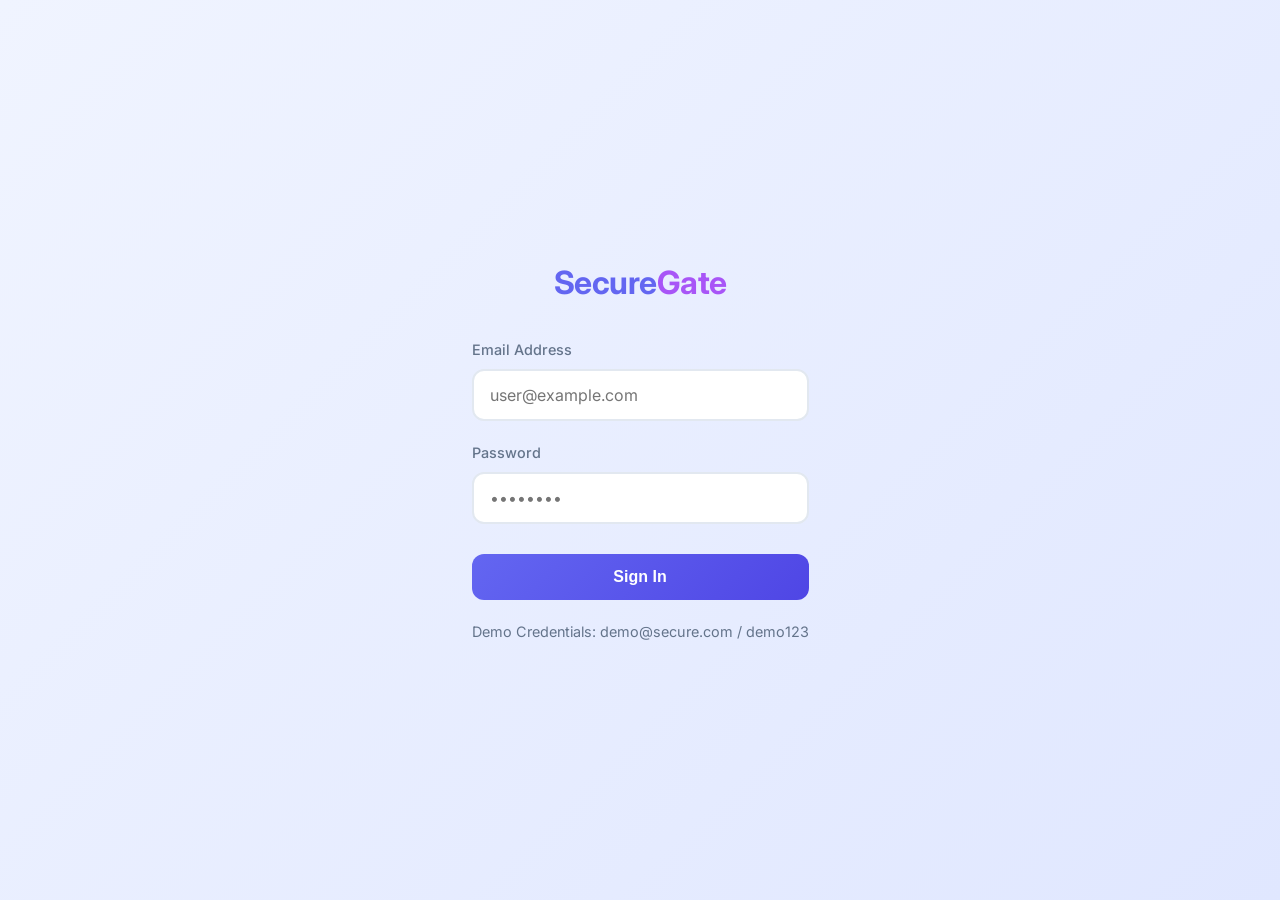
==== index.html @ c5c8c522 "Update via WebForge AI" ====
<!DOCTYPE html>
<html lang="en">
<head>
    <meta charset="UTF-8">
    <meta name="viewport" content="width=device-width, initial-scale=1.0">
    <title>Login - Secure App</title>
    <link rel="stylesheet" href="style.css">
    <link rel="preconnect" href="https://fonts.googleapis.com">
    <link rel="preconnect" href="https://fonts.gstatic.com" crossorigin>
    <link href="https://fonts.googleapis.com/css2?family=Inter:wght@300;400;500;600;700&display=swap" rel="stylesheet">
</head>
<body>
    <div class="container">
        <div class="auth-card">
            <div class="logo">
                <h1>Secure<span>Gate</span></h1>
            </div>
            <form id="loginForm">
                <div class="form-group">
                    <label for="email">Email Address</label>
                    <input type="email" id="email" name="email" required placeholder="user@example.com">
                </div>
                <div class="form-group">
                    <label for="password">Password</label>
                    <input type="password" id="password" name="password" required placeholder="••••••••">
                </div>
                <button type="submit" class="btn-primary">Sign In</button>
            </form>
            <div class="auth-footer">
                <p>Demo Credentials: <span class="demo-text">demo@secure.com / demo123</span></p>
            </div>
        </div>
    </div>
    
    <script src="script.js"></script>
</body>
</html>
---- style.css ----
/* CSS Reset & Variables */
:root {
    --primary: #6366f1;
    --primary-dark: #4f46e5;
    --secondary: #a855f7;
    --accent: #ec4899;
    --dark: #0f172a;
    --light: #f8fafc;
    --gray: #64748b;
    --success: #10b981;
    --danger: #ef4444;
    --shadow: 0 4px 6px -1px rgb(0 0 0 / 0.1), 0 2px 4px -1px rgb(0 0 0 / 0.06);
    --shadow-lg: 0 10px 15px -3px rgb(0 0 0 / 0.1), 0 4px 6px -2px rgb(0 0 0 / 0.05);
    
    --font-main: 'Inter', sans-serif;
    --radius-sm: 8px;
    --radius-md: 12px;
    --radius-lg: 16px;
    
    --transition: all 0.3s ease;
}

* {
    margin: 0;
    padding: 0;
    box-sizing: border-box;
}

body {
    font-family: var(--font-main);
    background: linear-gradient(135deg, #f0f4ff 0%, #e0e7ff 100%);
    color: var(--dark);
    min-height: 100vh;
    line-height: 1.6;
}

/* Container */
.container {
    min-height: 100vh;
    display: flex;
    align-items: center;
    justify-content: center;
    padding: 20px;
}

/* Auth Card */
auth-card {
    width: 100%;
    max-width: 400px;
    background: white;
    border-radius: var(--radius-lg);
    box-shadow: var(--shadow-lg);
    padding: 40px;
    position: relative;
    overflow: hidden;
}

.logo {
    text-align: center;
    margin-bottom: 30px;
}

.logo h1 {
    font-size: 2rem;
    font-weight: 700;
    color: var(--primary);
    letter-spacing: -0.5px;
}

.logo h1 span {
    color: var(--secondary);
}

.form-group {
    margin-bottom: 20px;
}

.form-group label {
    display: block;
    margin-bottom: 8px;
    font-weight: 500;
    color: var(--gray);
    font-size: 0.9rem;
}

.form-group input {
    width: 100%;
    padding: 14px 16px;
    border: 2px solid #e2e8f0;
    border-radius: var(--radius-md);
    font-size: 1rem;
    transition: var(--transition);
    font-family: var(--font-main);
}

.form-group input:focus {
    outline: none;
    border-color: var(--primary);
    box-shadow: 0 0 0 3px rgba(99, 102, 241, 0.1);
}

.btn-primary {
    width: 100%;
    padding: 14px 16px;
    background: linear-gradient(135deg, var(--primary) 0%, var(--primary-dark) 100%);
    color: white;
    border: none;
    border-radius: var(--radius-md);
    font-size: 1rem;
    font-weight: 600;
    cursor: pointer;
    transition: var(--transition);
    margin-top: 10px;
}

.btn-primary:hover {
    transform: translateY(-2px);
    box-shadow: 0 4px 12px rgba(99, 102, 241, 0.3);
}

.auth-footer {
    margin-top: 20px;
    text-align: center;
    font-size: 0.9rem;
    color: var(--gray);
}

demo-text {
    color: var(--danger);
    font-weight: 600;
    cursor: pointer;
}

demo-text:hover {
    text-decoration: underline;
}

/* Navbar */
.navbar {
    display: flex;
    justify-content: space-between;
    align-items: center;
    padding: 1.5rem 2rem;
    background: white;
    box-shadow: 0 2px 4px rgba(0, 0, 0, 0.05);
    border-radius: 0 0 8px 8px;
    margin: 0 auto 2rem;
    max-width: 1200px;
}

.nav-brand h1 {
    font-size: 1.5rem;
    font-weight: 700;
    color: var(--primary);
}

.nav-brand h1 span {
    color: var(--secondary);
}

.nav-links {
    display: flex;
    align-items: center;
    gap: 1.5rem;
}

.user-greeting {
    font-size: 1rem;
    color: var(--gray);
    font-weight: 500;
}

.user-greeting span {
    color: var(--dark);
    font-weight: 600;
}

.btn-outline {
    padding: 0.6rem 1.2rem;
    background: white;
    border: 2px solid var(--primary);
    color: var(--primary);
    border-radius: var(--radius-md);
    font-weight: 600;
    cursor: pointer;
    transition: var(--transition);
}

.btn-outline:hover {
    background: var(--primary);
    color: white;
}

/* Main Content */
.main-content {
    max-width: 1200px;
    margin: 0 auto;
    padding: 0 2rem 2rem;
}

.dashboard {
    background: white;
    border-radius: var(--radius-lg);
    padding: 2rem;
    box-shadow: var(--shadow);
}

.dashboard-header {
    display: flex;
    justify-content: space-between;
    align-items: center;
    margin-bottom: 2rem;
}

.dashboard-header h2 {
    font-size: 1.5rem;
    font-weight: 600;
}

date-display {
    background: #f1f5f9;
    padding: 0.5rem 1rem;
    border-radius: var(--radius-sm);
    font-size: 0.9rem;
    color: var(--gray);
}

/* Stats Grid */
.stats-grid {
    display: grid;
    grid-template-columns: repeat(3, 1fr);
    gap: 1.5rem;
    margin-bottom: 2rem;
}

.stat-card {
    background: #f8fafc;
    padding: 1.5rem;
    border-radius: var(--radius-md);
    display: flex;
    align-items: center;
    gap: 1rem;
    transition: var(--transition);
}

.stat-card:hover {
    transform: translateY(-4px);
    box-shadow: var(--shadow-lg);
}

.stat-icon {
    width: 48px;
    height: 48px;
    border-radius: 50%;
    display: flex;
    align-items: center;
    justify-content: center;
    font-size: 1.5rem;
    color: white;
    flex-shrink: 0;
}

.stat-info h3 {
    font-size: 0.9rem;
    color: var(--gray);
    margin-bottom: 0.25rem;
}

.stat-value {
    font-size: 1.75rem;
    font-weight: 700;
    color: var(--dark);
}

/* Content Grid */
.content-grid {
    display: grid;
    grid-template-columns: 2fr 1fr;
    gap: 1.5rem;
}

.panel-header {
    display: flex;
    justify-content: space-between;
    align-items: center;
    margin-bottom: 1.5rem;
    padding-bottom: 1rem;
    border-bottom: 2px solid #f1f5f9;
}

.panel-header h3 {
    font-size: 1.25rem;
    font-weight: 600;
}

.btn-small {
    padding: 0.5rem 1rem;
    background: white;
    border: 2px solid #e2e8f0;
    border-radius: var(--radius-md);
    font-size: 0.9rem;
    color: var(--gray);
    cursor: pointer;
    transition: var(--transition);
}

.btn-small:hover {
    border-color: var(--primary);
    color: var(--primary);
}

/* Activity List */
.activity-list {
    display: flex;
    flex-direction: column;
    gap: 1rem;
}

.activity-item {
    display: flex;
    align-items: center;
    gap: 1rem;
    padding: 1rem;
    background: #f8fafc;
    border-radius: var(--radius-md);
    transition: var(--transition);
}

.activity-item:hover {
    background: #f1f5f9;
}

.activity-icon {
    width: 40px;
    height: 40px;
    border-radius: 50%;
    display: flex;
    align-items: center;
    justify-content: center;
    font-size: 1.2rem;
    color: white;
    flex-shrink: 0;
}

.activity-details {
    display: flex;
    flex-direction: column;
}

.activity-title {
    font-weight: 500;
    color: var(--dark);
    margin-bottom: 0.25rem;
}

.activity-time {
    font-size: 0.85rem;
    color: var(--gray);
}

/* Quick Links */
.quick-links {
    display: grid;
    grid-template-columns: repeat(2, 1fr);
    gap: 1rem;
}

.quick-link {
    display: flex;
    align-items: center;
    gap: 0.75rem;
    padding: 1rem;
    background: #f8fafc;
    border-radius: var(--radius-md);
    text-decoration: none;
    color: var(--dark);
    transition: var(--transition);
    font-weight: 500;
}

.quick-link:hover {
    background: #f1f5f9;
    transform: translateY(-2px);
    box-shadow: var(--shadow);
}

.link-icon {
    font-size: 1.5rem;
}

/* Responsive Design */
@media (max-width: 768px) {
    .stats-grid {
        grid-template-columns: repeat(2, 1fr);
    }
    
    .content-grid {
        grid-template-columns: 1fr;
    }
    
    .navbar {
        flex-direction: column;
        gap: 1rem;
    }
    
    .auth-card {
        padding: 1.5rem;
    }
}

@media (max-width: 480px) {
    .stats-grid {
        grid-template-columns: 1fr;
    }
    
    .auth-card {
        padding: 1.25rem;
    }
}
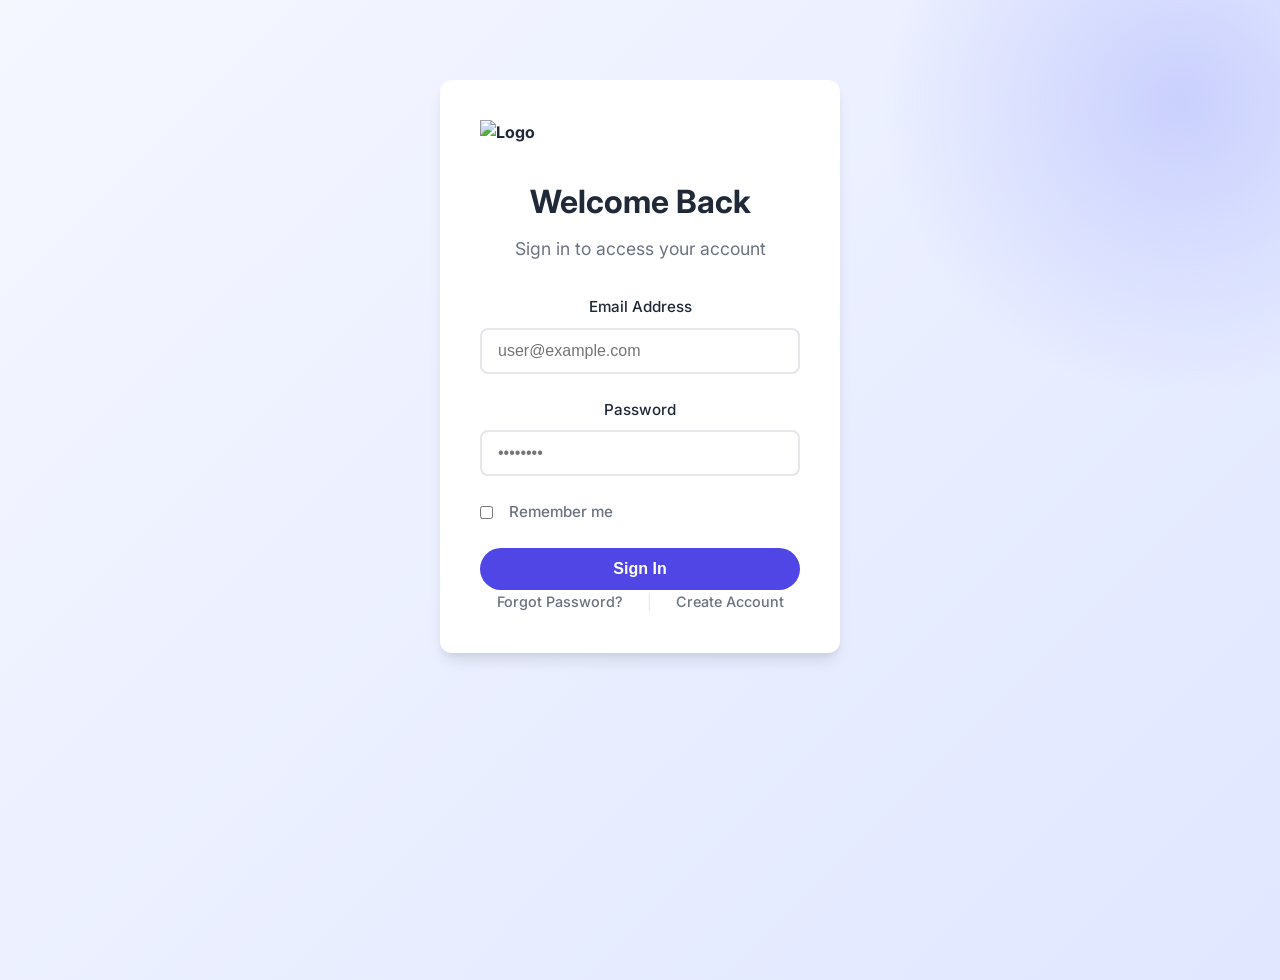
==== commit 06296216: "Update via WebForge AI" ====
--- a/index.html
+++ b/index.html
@@ -3,7 +3,7 @@
 <head>
     <meta charset="UTF-8">
     <meta name="viewport" content="width=device-width, initial-scale=1.0">
-    <title>Login - Secure App</title>
+    <title>Login - Ingenious Secure Forge Gate</title>
     <link rel="stylesheet" href="style.css">
     <link rel="preconnect" href="https://fonts.googleapis.com">
     <link rel="preconnect" href="https://fonts.gstatic.com" crossorigin>
@@ -11,25 +11,45 @@
 </head>
 <body>
     <div class="container">
-        <div class="auth-card">
+        <div class="card">
             <div class="logo">
-                <h1>Secure<span>Gate</span></h1>
+                <img src="https://image.pollinations.ai/prompt/secure%20shield%20logo%20blue%20white" alt="Logo">
             </div>
-            <form id="loginForm">
+            <h1>Welcome Back</h1>
+            <p class="subtitle">Sign in to access your account</p>
+            
+            <form id="loginForm" class="login-form">
                 <div class="form-group">
                     <label for="email">Email Address</label>
                     <input type="email" id="email" name="email" required placeholder="user@example.com">
                 </div>
+                
                 <div class="form-group">
                     <label for="password">Password</label>
                     <input type="password" id="password" name="password" required placeholder="••••••••">
                 </div>
+                
+                <div class="form-group">
+                    <label class="checkbox-label">
+                        <input type="checkbox" id="remember" name="remember">
+                        <span class="checkmark"></span>
+                        Remember me
+                    </label>
+                </div>
+                
                 <button type="submit" class="btn-primary">Sign In</button>
             </form>
-            <div class="auth-footer">
-                <p>Demo Credentials: <span class="demo-text">demo@secure.com / demo123</span></p>
+            
+            <div id="error-message" class="error-message" style="display: none;"></div>
+            
+            <div class="footer-links">
+                <a href="#">Forgot Password?</a>
+                <span class="separator">|</span>
+                <a href="#">Create Account</a>
             </div>
         </div>
+        
+        <div class="background-shape"></div>
     </div>
     
     <script src="script.js"></script>
--- a/style.css
+++ b/style.css
@@ -1,23 +1,20 @@
-/* CSS Reset & Variables */
+/* CSS Reset & Base Styles */
 :root {
-    --primary: #6366f1;
-    --primary-dark: #4f46e5;
-    --secondary: #a855f7;
-    --accent: #ec4899;
-    --dark: #0f172a;
-    --light: #f8fafc;
-    --gray: #64748b;
-    --success: #10b981;
-    --danger: #ef4444;
-    --shadow: 0 4px 6px -1px rgb(0 0 0 / 0.1), 0 2px 4px -1px rgb(0 0 0 / 0.06);
-    --shadow-lg: 0 10px 15px -3px rgb(0 0 0 / 0.1), 0 4px 6px -2px rgb(0 0 0 / 0.05);
-    
-    --font-main: 'Inter', sans-serif;
-    --radius-sm: 8px;
-    --radius-md: 12px;
-    --radius-lg: 16px;
-    
-    --transition: all 0.3s ease;
+    --primary-color: #4f46e5;
+    --secondary-color: #818cf8;
+    --accent-color: #f43f5e;
+    --text-dark: #1f2937;
+    --text-light: #6b7280;
+    --bg-primary: #ffffff;
+    --bg-secondary: #f9fafb;
+    --border-color: #e5e7eb;
+    --shadow-sm: 0 1px 2px 0 rgba(0, 0, 0, 0.05);
+    --shadow-md: 0 4px 6px -1px rgba(0, 0, 0, 0.1), 0 2px 4px -1px rgba(0, 0, 0, 0.06);
+    --shadow-lg: 0 10px 15px -3px rgba(0, 0, 0, 0.1), 0 4px 6px -2px rgba(0, 0, 0, 0.05);
+    --radius-md: 0.5rem;
+    --radius-lg: 0.75rem;
+    --radius-full: 9999px;
+    --font-family: 'Inter', -apple-system, BlinkMacSystemFont, 'Segoe UI', Roboto, Oxygen, Ubuntu, sans-serif;
 }
 
 * {
@@ -27,289 +24,311 @@
 }
 
 body {
-    font-family: var(--font-main);
-    background: linear-gradient(135deg, #f0f4ff 0%, #e0e7ff 100%);
-    color: var(--dark);
+    font-family: var(--font-family);
+    line-height: 1.6;
+    color: var(--text-dark);
+    background: linear-gradient(135deg, #f5f7ff 0%, #e0e7ff 100%);
     min-height: 100vh;
-    line-height: 1.6;
+    padding: 0;
+    margin: 0;
 }
 
 /* Container */
 .container {
-    min-height: 100vh;
-    display: flex;
-    align-items: center;
-    justify-content: center;
-    padding: 20px;
-}
-
-/* Auth Card */
-auth-card {
+    max-width: 1200px;
+    margin: 0 auto;
+    padding: 0 1.5rem;
+}
+
+/* Buttons */
+.btn-primary {
+    background-color: var(--primary-color);
+    color: white;
+    border: none;
+    padding: 0.75rem 1.5rem;
+    border-radius: var(--radius-full);
+    font-weight: 600;
+    font-size: 1rem;
+    cursor: pointer;
+    transition: all 0.3s ease;
     width: 100%;
-    max-width: 400px;
+    display: block;
+}
+
+.btn-primary:hover {
+    background-color: var(--secondary-color);
+    transform: translateY(-1px);
+    box-shadow: var(--shadow-md);
+}
+
+.btn-logout {
+    background-color: transparent;
+    color: var(--accent-color);
+    border: 2px solid var(--accent-color);
+    padding: 0.5rem 1rem;
+    border-radius: var(--radius-md);
+    font-weight: 600;
+    cursor: pointer;
+    transition: all 0.3s ease;
+}
+
+.btn-logout:hover {
+    background-color: var(--accent-color);
+    color: white;
+}
+
+/* Forms */
+.login-form {
+    display: flex;
+    flex-direction: column;
+    gap: 1.5rem;
+    margin-top: 2rem;
+}
+
+.form-group {
+    display: flex;
+    flex-direction: column;
+    gap: 0.5rem;
+}
+
+label {
+    font-weight: 500;
+    color: var(--text-dark);
+    font-size: 0.95rem;
+}
+
+input[type="email"],
+input[type="password"] {
+    padding: 0.75rem 1rem;
+    border: 2px solid var(--border-color);
+    border-radius: var(--radius-md);
+    font-size: 1rem;
+    transition: all 0.3s ease;
+    background-color: var(--bg-primary);
+}
+
+input[type="email"]:focus,
+input[type="password"]:focus {
+    outline: none;
+    border-color: var(--primary-color);
+    box-shadow: 0 0 0 3px rgba(79, 70, 229, 0.1);
+}
+
+.checkbox-label {
+    display: flex;
+    align-items: center;
+    gap: 0.5rem;
+    cursor: pointer;
+    font-weight: 500;
+    color: var(--text-light);
+    user-select: none;
+}
+
+/* Error Message */
+.error-message {
+    background-color: #fee2e2;
+    color: #991b1b;
+    padding: 0.75rem;
+    border-radius: var(--radius-md);
+    border: 1px solid #fecaca;
+    font-weight: 500;
+    margin-top: 1rem;
+}
+
+/* Card Component */
+.card {
     background: white;
     border-radius: var(--radius-lg);
     box-shadow: var(--shadow-lg);
-    padding: 40px;
+    padding: 2.5rem;
+    max-width: 400px;
+    margin: 5rem auto;
+    text-align: center;
     position: relative;
-    overflow: hidden;
+    z-index: 2;
 }
 
 .logo {
-    text-align: center;
-    margin-bottom: 30px;
-}
-
-.logo h1 {
+    margin-bottom: 1.5rem;
+}
+
+.logo img {
+    height: 48px;
+    width: auto;
+}
+
+h1 {
     font-size: 2rem;
     font-weight: 700;
-    color: var(--primary);
-    letter-spacing: -0.5px;
-}
-
-.logo h1 span {
-    color: var(--secondary);
-}
-
-.form-group {
-    margin-bottom: 20px;
-}
-
-.form-group label {
-    display: block;
-    margin-bottom: 8px;
-    font-weight: 500;
-    color: var(--gray);
+    color: var(--text-dark);
+    margin-bottom: 0.5rem;
+}
+
+.subtitle {
+    color: var(--text-light);
+    font-size: 1.1rem;
+    margin-bottom: 2rem;
+}
+
+.footer-links {
+    display: flex;
+    justify-content: center;
+    gap: 1.5rem;
+    margin-top: 1.5rem;
     font-size: 0.9rem;
-}
-
-.form-group input {
-    width: 100%;
-    padding: 14px 16px;
-    border: 2px solid #e2e8f0;
-    border-radius: var(--radius-md);
-    font-size: 1rem;
-    transition: var(--transition);
-    font-family: var(--font-main);
-}
-
-.form-group input:focus {
-    outline: none;
-    border-color: var(--primary);
-    box-shadow: 0 0 0 3px rgba(99, 102, 241, 0.1);
-}
-
-.btn-primary {
-    width: 100%;
-    padding: 14px 16px;
-    background: linear-gradient(135deg, var(--primary) 0%, var(--primary-dark) 100%);
-    color: white;
-    border: none;
-    border-radius: var(--radius-md);
-    font-size: 1rem;
-    font-weight: 600;
-    cursor: pointer;
-    transition: var(--transition);
-    margin-top: 10px;
-}
-
-.btn-primary:hover {
-    transform: translateY(-2px);
-    box-shadow: 0 4px 12px rgba(99, 102, 241, 0.3);
-}
-
-.auth-footer {
-    margin-top: 20px;
-    text-align: center;
-    font-size: 0.9rem;
-    color: var(--gray);
-}
-
-demo-text {
-    color: var(--danger);
-    font-weight: 600;
-    cursor: pointer;
-}
-
-demo-text:hover {
+    color: var(--text-light);
+}
+
+.footer-links a {
+    color: var(--primary-color);
+    text-decoration: none;
+    font-weight: 500;
+}
+
+.footer-links a:hover {
     text-decoration: underline;
+}
+
+.separator {
+    color: var(--border-color);
+}
+
+/* Background Shape */
+.background-shape {
+    position: fixed;
+    width: 600px;
+    height: 600px;
+    background: radial-gradient(circle, var(--secondary-color) 0%, transparent 70%);
+    border-radius: 50%;
+    top: -200px;
+    right: -200px;
+    opacity: 0.3;
+    z-index: 1;
 }
 
 /* Navbar */
 .navbar {
+    background: white;
+    box-shadow: var(--shadow-sm);
+    position: sticky;
+    top: 0;
+    z-index: 100;
+}
+
+.nav-container {
     display: flex;
     justify-content: space-between;
     align-items: center;
-    padding: 1.5rem 2rem;
-    background: white;
-    box-shadow: 0 2px 4px rgba(0, 0, 0, 0.05);
-    border-radius: 0 0 8px 8px;
-    margin: 0 auto 2rem;
-    max-width: 1200px;
-}
-
-.nav-brand h1 {
-    font-size: 1.5rem;
+    padding: 1rem 2rem;
+}
+
+.logo {
+    display: flex;
+    align-items: center;
+    gap: 0.75rem;
     font-weight: 700;
-    color: var(--primary);
-}
-
-.nav-brand h1 span {
-    color: var(--secondary);
-}
-
-.nav-links {
-    display: flex;
-    align-items: center;
+    color: var(--text-dark);
+}
+
+.logo img {
+    height: 32px;
+    width: auto;
+}
+
+.user-profile {
+    display: flex;
+    align-items: center;
+    gap: 1rem;
+}
+
+.user-info {
+    text-align: right;
+}
+
+#userEmail {
+    display: block;
+    font-weight: 500;
+    color: var(--text-dark);
+    font-size: 0.95rem;
+}
+
+#userName {
+    font-weight: 600;
+    color: var(--primary-color);
+    font-size: 0.9rem;
+}
+
+/* Dashboard */
+.dashboard {
+    padding: 3rem 0;
+}
+
+.dashboard-header {
+    margin-bottom: 3rem;
+    text-align: center;
+}
+
+.dashboard-header h2 {
+    font-size: 2.25rem;
+    color: var(--text-dark);
+    margin-bottom: 0.5rem;
+}
+
+.dashboard-header p {
+    color: var(--text-light);
+    font-size: 1.1rem;
+}
+
+.stats-grid {
+    display: grid;
+    grid-template-columns: repeat(auto-fit, minmax(250px, 1fr));
     gap: 1.5rem;
-}
-
-.user-greeting {
-    font-size: 1rem;
-    color: var(--gray);
-    font-weight: 500;
-}
-
-.user-greeting span {
-    color: var(--dark);
-    font-weight: 600;
-}
-
-.btn-outline {
-    padding: 0.6rem 1.2rem;
-    background: white;
-    border: 2px solid var(--primary);
-    color: var(--primary);
-    border-radius: var(--radius-md);
-    font-weight: 600;
-    cursor: pointer;
-    transition: var(--transition);
-}
-
-.btn-outline:hover {
-    background: var(--primary);
-    color: white;
-}
-
-/* Main Content */
-.main-content {
-    max-width: 1200px;
-    margin: 0 auto;
-    padding: 0 2rem 2rem;
-}
-
-.dashboard {
+    margin-bottom: 3rem;
+}
+
+.stat-card {
     background: white;
     border-radius: var(--radius-lg);
-    padding: 2rem;
-    box-shadow: var(--shadow);
-}
-
-.dashboard-header {
-    display: flex;
-    justify-content: space-between;
-    align-items: center;
-    margin-bottom: 2rem;
-}
-
-.dashboard-header h2 {
-    font-size: 1.5rem;
-    font-weight: 600;
-}
-
-date-display {
-    background: #f1f5f9;
-    padding: 0.5rem 1rem;
-    border-radius: var(--radius-sm);
-    font-size: 0.9rem;
-    color: var(--gray);
-}
-
-/* Stats Grid */
-.stats-grid {
-    display: grid;
-    grid-template-columns: repeat(3, 1fr);
-    gap: 1.5rem;
-    margin-bottom: 2rem;
-}
-
-.stat-card {
-    background: #f8fafc;
     padding: 1.5rem;
-    border-radius: var(--radius-md);
+    box-shadow: var(--shadow-md);
     display: flex;
     align-items: center;
     gap: 1rem;
-    transition: var(--transition);
+    transition: transform 0.3s ease;
 }
 
 .stat-card:hover {
-    transform: translateY(-4px);
-    box-shadow: var(--shadow-lg);
+    transform: translateY(-5px);
 }
 
 .stat-icon {
     width: 48px;
     height: 48px;
-    border-radius: 50%;
+    border-radius: var(--radius-full);
     display: flex;
     align-items: center;
     justify-content: center;
+}
+
+.stat-content h3 {
+    font-size: 1rem;
+    color: var(--text-light);
+    margin-bottom: 0.25rem;
+}
+
+.stat-content p {
     font-size: 1.5rem;
-    color: white;
-    flex-shrink: 0;
-}
-
-.stat-info h3 {
-    font-size: 0.9rem;
-    color: var(--gray);
-    margin-bottom: 0.25rem;
-}
-
-.stat-value {
-    font-size: 1.75rem;
     font-weight: 700;
-    color: var(--dark);
-}
-
-/* Content Grid */
-.content-grid {
-    display: grid;
-    grid-template-columns: 2fr 1fr;
-    gap: 1.5rem;
-}
-
-.panel-header {
-    display: flex;
-    justify-content: space-between;
-    align-items: center;
+    color: var(--text-dark);
+}
+
+/* Recent Activity */
+.recent-activity h3 {
+    font-size: 1.5rem;
     margin-bottom: 1.5rem;
-    padding-bottom: 1rem;
-    border-bottom: 2px solid #f1f5f9;
-}
-
-.panel-header h3 {
-    font-size: 1.25rem;
-    font-weight: 600;
-}
-
-.btn-small {
-    padding: 0.5rem 1rem;
-    background: white;
-    border: 2px solid #e2e8f0;
-    border-radius: var(--radius-md);
-    font-size: 0.9rem;
-    color: var(--gray);
-    cursor: pointer;
-    transition: var(--transition);
-}
-
-.btn-small:hover {
-    border-color: var(--primary);
-    color: var(--primary);
-}
-
-/* Activity List */
+    color: var(--text-dark);
+}
+
 .activity-list {
     display: flex;
     flex-direction: column;
@@ -317,103 +336,95 @@
 }
 
 .activity-item {
-    display: flex;
-    align-items: center;
+    background: white;
+    padding: 1rem;
+    border-radius: var(--radius-md);
+    box-shadow: var(--shadow-sm);
+    display: flex;
+    align-items: flex-start;
     gap: 1rem;
-    padding: 1rem;
-    background: #f8fafc;
-    border-radius: var(--radius-md);
-    transition: var(--transition);
-}
-
-.activity-item:hover {
-    background: #f1f5f9;
 }
 
 .activity-icon {
     width: 40px;
     height: 40px;
-    border-radius: 50%;
+    border-radius: var(--radius-full);
     display: flex;
     align-items: center;
     justify-content: center;
-    font-size: 1.2rem;
-    color: white;
-    flex-shrink: 0;
 }
 
 .activity-details {
     display: flex;
     flex-direction: column;
+    gap: 0.25rem;
 }
 
 .activity-title {
     font-weight: 500;
-    color: var(--dark);
-    margin-bottom: 0.25rem;
+    color: var(--text-dark);
 }
 
 .activity-time {
-    font-size: 0.85rem;
-    color: var(--gray);
-}
-
-/* Quick Links */
-.quick-links {
-    display: grid;
-    grid-template-columns: repeat(2, 1fr);
+    color: var(--text-light);
+    font-size: 0.9rem;
+}
+
+/* Footer */
+.footer {
+    background: white;
+    margin-top: 4rem;
+    padding: 2rem 0;
+    border-top: 1px solid var(--border-color);
+}
+
+.footer .container {
+    display: flex;
+    justify-content: space-between;
+    align-items: center;
+    flex-wrap: wrap;
     gap: 1rem;
 }
 
-.quick-link {
-    display: flex;
-    align-items: center;
-    gap: 0.75rem;
-    padding: 1rem;
-    background: #f8fafc;
-    border-radius: var(--radius-md);
-    text-decoration: none;
-    color: var(--dark);
-    transition: var(--transition);
-    font-weight: 500;
-}
-
-.quick-link:hover {
-    background: #f1f5f9;
-    transform: translateY(-2px);
-    box-shadow: var(--shadow);
-}
-
-.link-icon {
-    font-size: 1.5rem;
+.footer-links {
+    display: flex;
+    gap: 1.5rem;
+    margin: 0;
+}
+
+.footer-links a {
+    color: var(--text-light);
+    font-size: 0.9rem;
 }
 
 /* Responsive Design */
 @media (max-width: 768px) {
-    .stats-grid {
-        grid-template-columns: repeat(2, 1fr);
+    .card {
+        margin: 3rem auto;
+        padding: 1.5rem;
     }
     
-    .content-grid {
-        grid-template-columns: 1fr;
-    }
-    
-    .navbar {
+    .nav-container {
         flex-direction: column;
         gap: 1rem;
     }
     
-    .auth-card {
-        padding: 1.5rem;
+    .footer .container {
+        flex-direction: column;
+        text-align: center;
+    }
+    
+    .footer-links {
+        order: 2;
     }
 }
 
 @media (max-width: 480px) {
-    .stats-grid {
-        grid-template-columns: 1fr;
+    h1 {
+        font-size: 1.75rem;
     }
     
-    .auth-card {
-        padding: 1.25rem;
+    .stat-content p {
+        font-size: 1.25rem;
     }
 }
